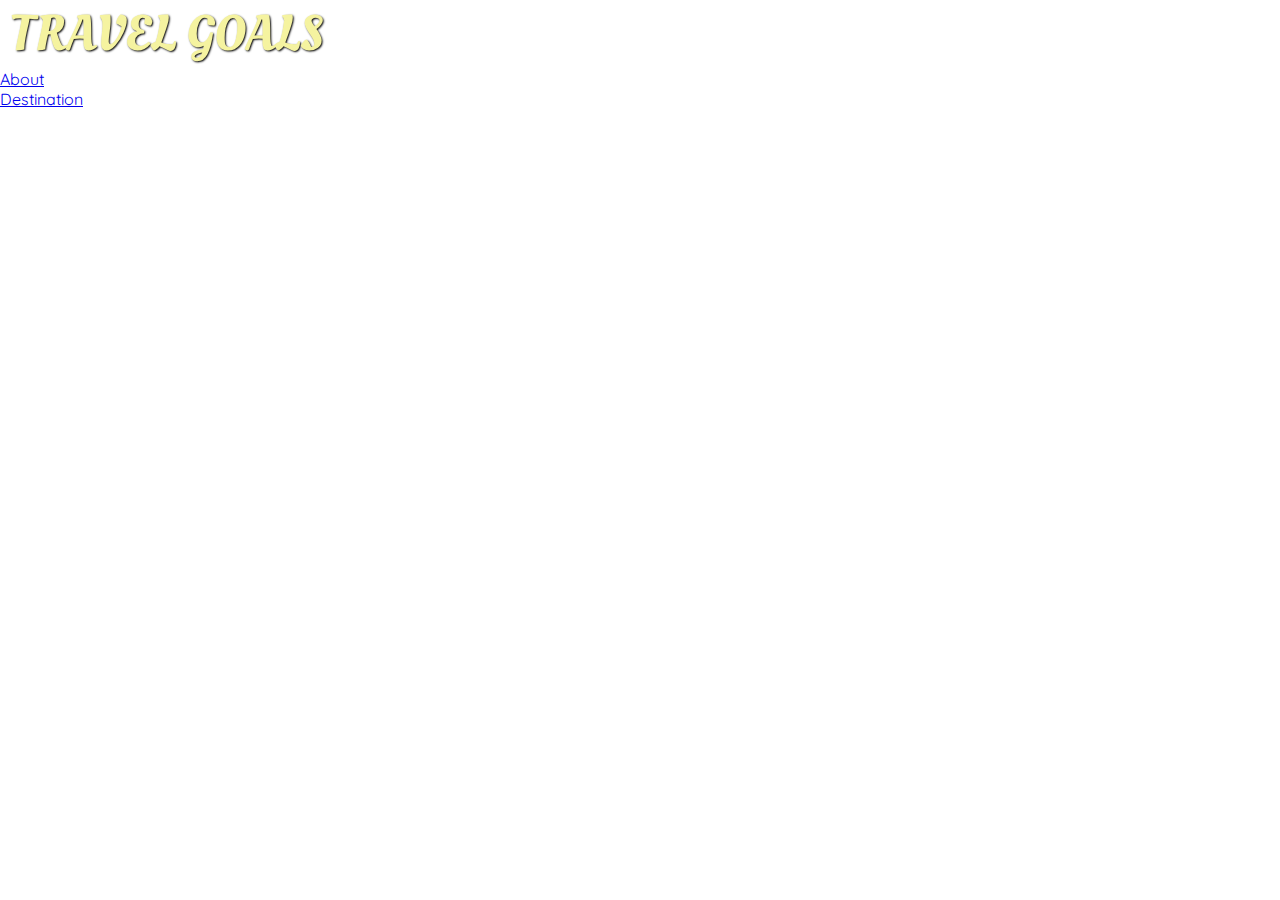
==== index.html @ 81741064 "initial commit" ====
<!DOCTYPE html>
<html lang="en">

<head>
  <meta charset="UTF-8">
  <meta http-equiv="X-UA-Compatible" content="IE=edge">
  <meta name="viewport" content="width=device-width, initial-scale=1.0">
  <link
    href="https://fonts.googleapis.com/css2?family=Raleway:wght@700&family=Oleo+Script:wght@700&family=Quicksand:wght@300;500;700&display=swap"
    rel="stylesheet" />
  <link rel="stylesheet" href="global.css">
  <link rel="stylesheet" href="styles.css">
  <title>Travel Goals</title>
</head>

<body>
  <header>
    <div class="page-logo">
      <a href="#">Travel Goals</a>
    </div>
    <nav>
      <ul>
        <li><a href="/about.html">About</a></li>
        <li><a href="/places.html">Destination</a></li>
      </ul>
    </nav>
  </header>
  <main>
    <section></section>
    <section></section>
  </main>
  <footer>
  </footer>
</body>

</html>
---- global.css ----
body {
  font-family: "Quicksand", sans-serif;
  margin: 0;
}

ul {
  list-style: none;
  margin: 0;
  padding: 0;
}

.page-logo a {
  padding: 10px;
  font-family: "Oleo Script", sans-serif;
  color: rgb(245, 243, 160);
  font-size: 50px;
  text-decoration: none;
  text-transform: uppercase;
  text-shadow: 1px 1px 2px rgb(0, 0, 0);
}
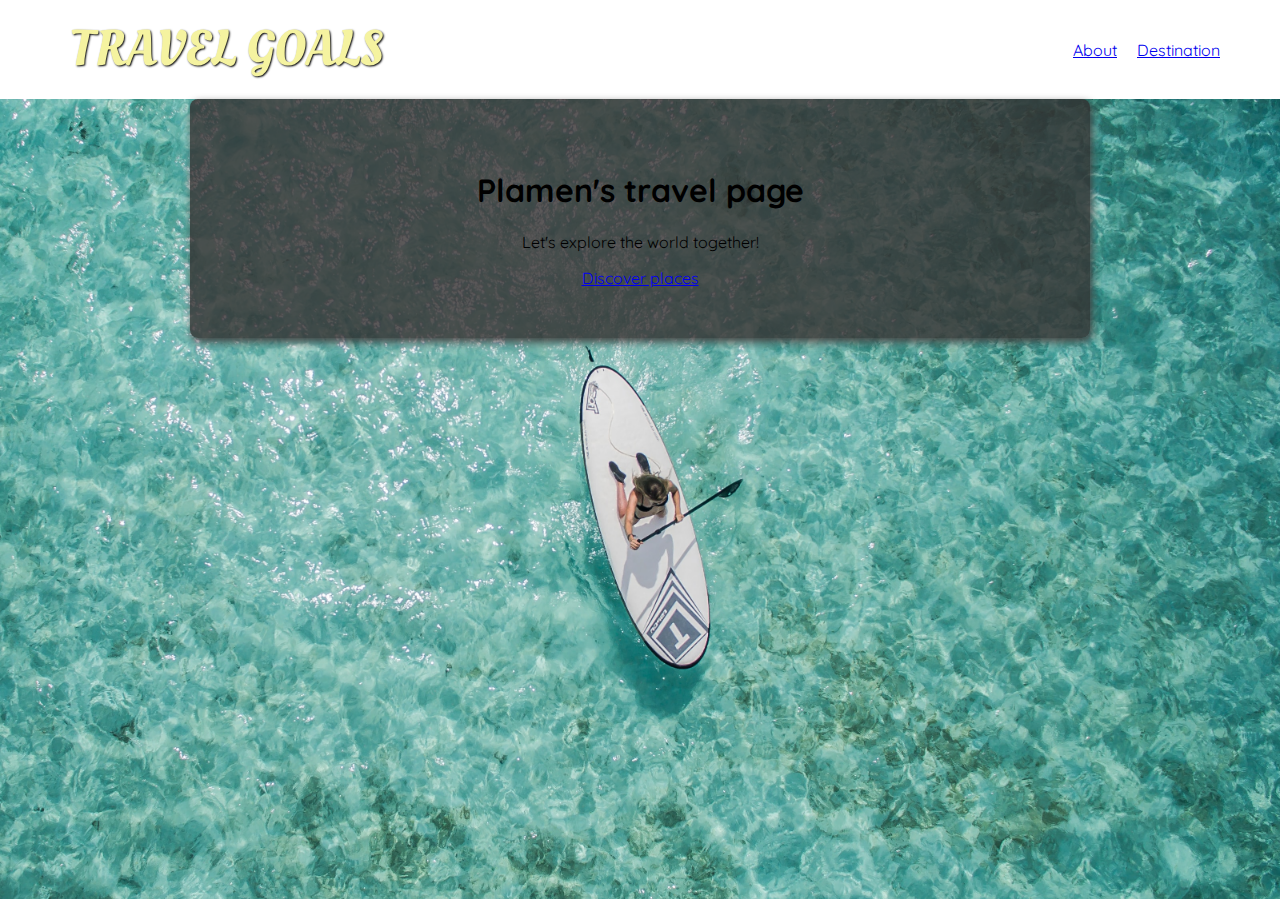
==== commit 7249c50d: "FEATURE: Add bg images and basic naviation styles" ====
--- a/index.html
+++ b/index.html
@@ -26,8 +26,16 @@
     </nav>
   </header>
   <main>
-    <section></section>
-    <section></section>
+    <section class="hero">
+      <div class="hero__content">
+        <h1>Plamen's travel page</h1>
+        <p>Let's explore the world together!</p>
+        <a href="/places.html">Discover places</a>
+      </div>
+    </section class="highlights">
+    <section>
+
+    </section>
   </main>
   <footer>
   </footer>
--- a/global.css
+++ b/global.css
@@ -9,6 +9,13 @@
   padding: 0;
 }
 
+header {
+  display: flex;
+  justify-content: space-between;
+  align-items: center;
+  padding: 15px 60px;
+}
+
 .page-logo a {
   padding: 10px;
   font-family: "Oleo Script", sans-serif;
@@ -18,3 +25,11 @@
   text-transform: uppercase;
   text-shadow: 1px 1px 2px rgb(0, 0, 0);
 }
+
+header ul {
+  display: flex;
+}
+
+header li {
+  margin-left: 20px;
+}
--- a/styles.css
+++ b/styles.css
@@ -0,0 +1,16 @@
+.hero {
+  height: 800px;
+  background-image: url("/images/places/ocean.jpg");
+  background-position: center;
+  background-size: cover;
+}
+
+.hero__content {
+  width: 900px;
+  background-color: rgba(51, 47, 47, 0.8);
+  box-shadow: 2px 4px 8px rgb(68, 67, 67);
+  border-radius: 8px;
+  text-align: center;
+  padding: 50px 0;
+  margin: 0 auto;
+}
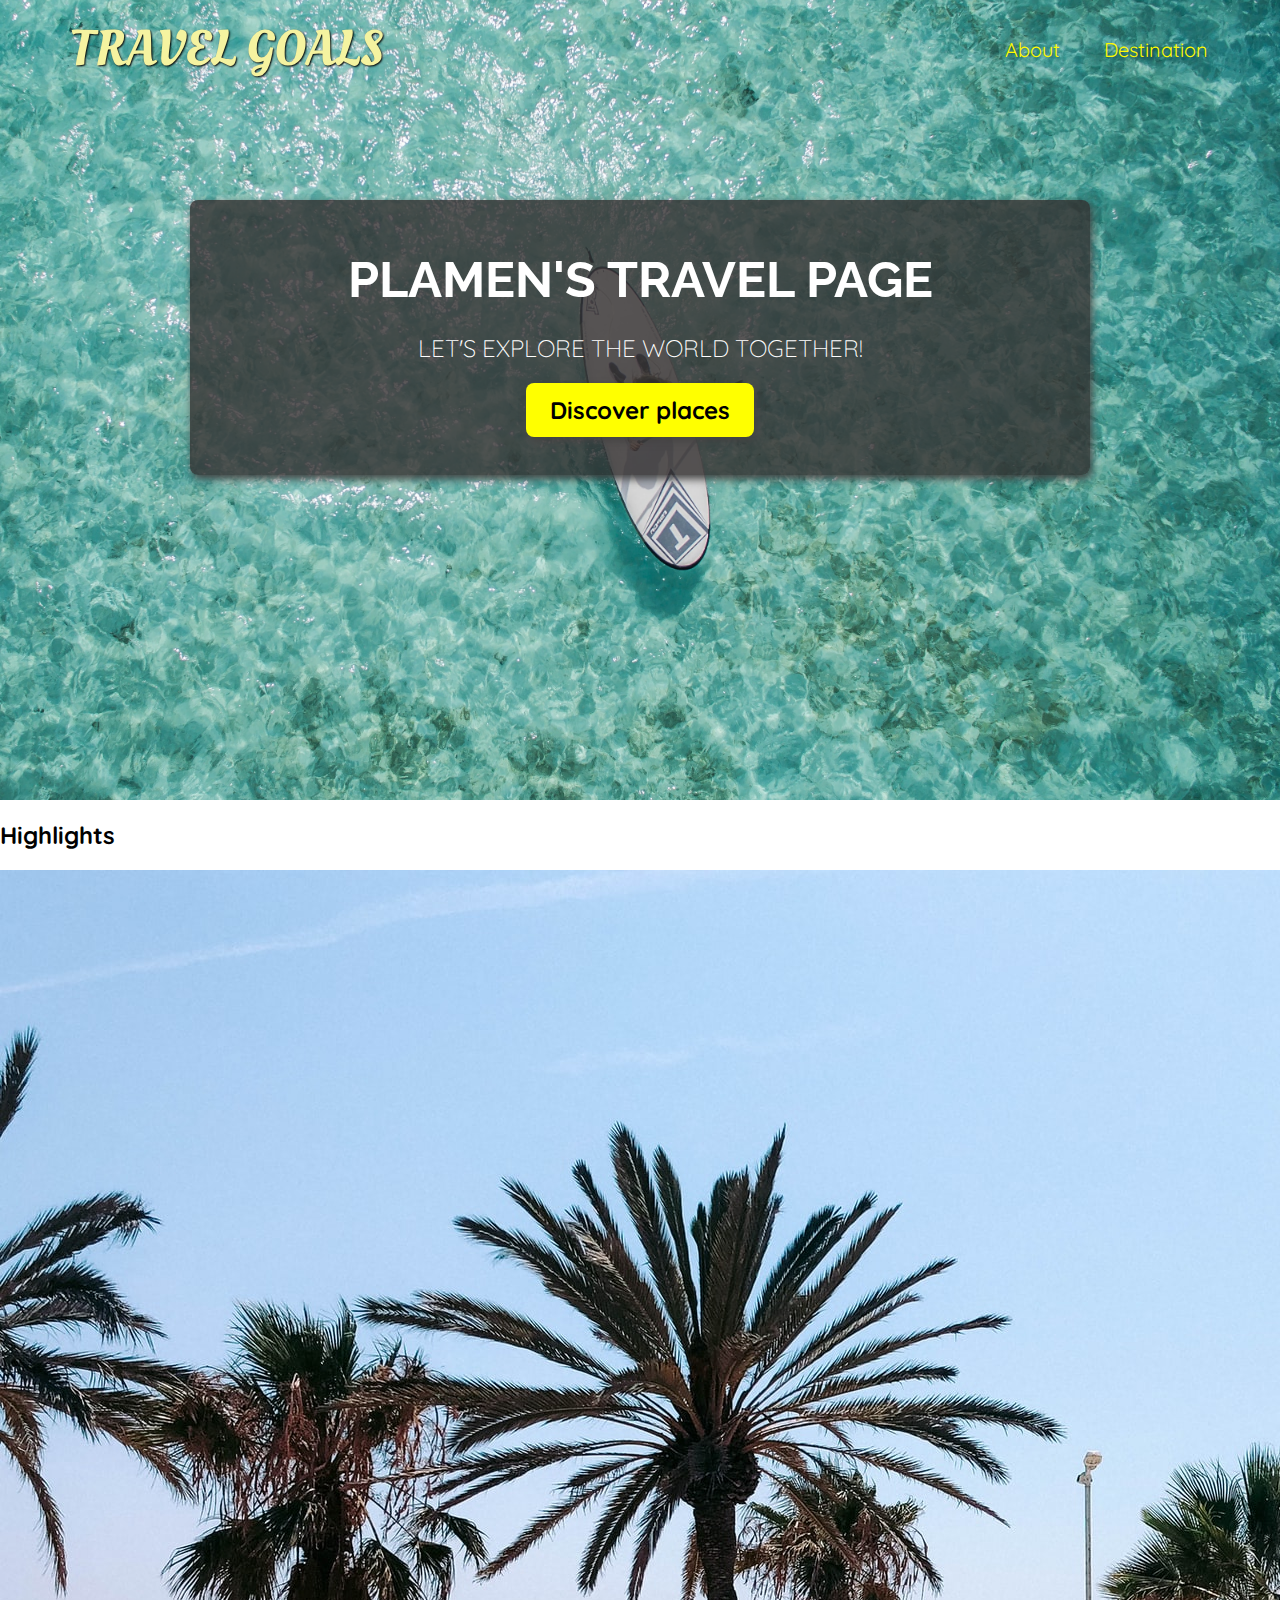
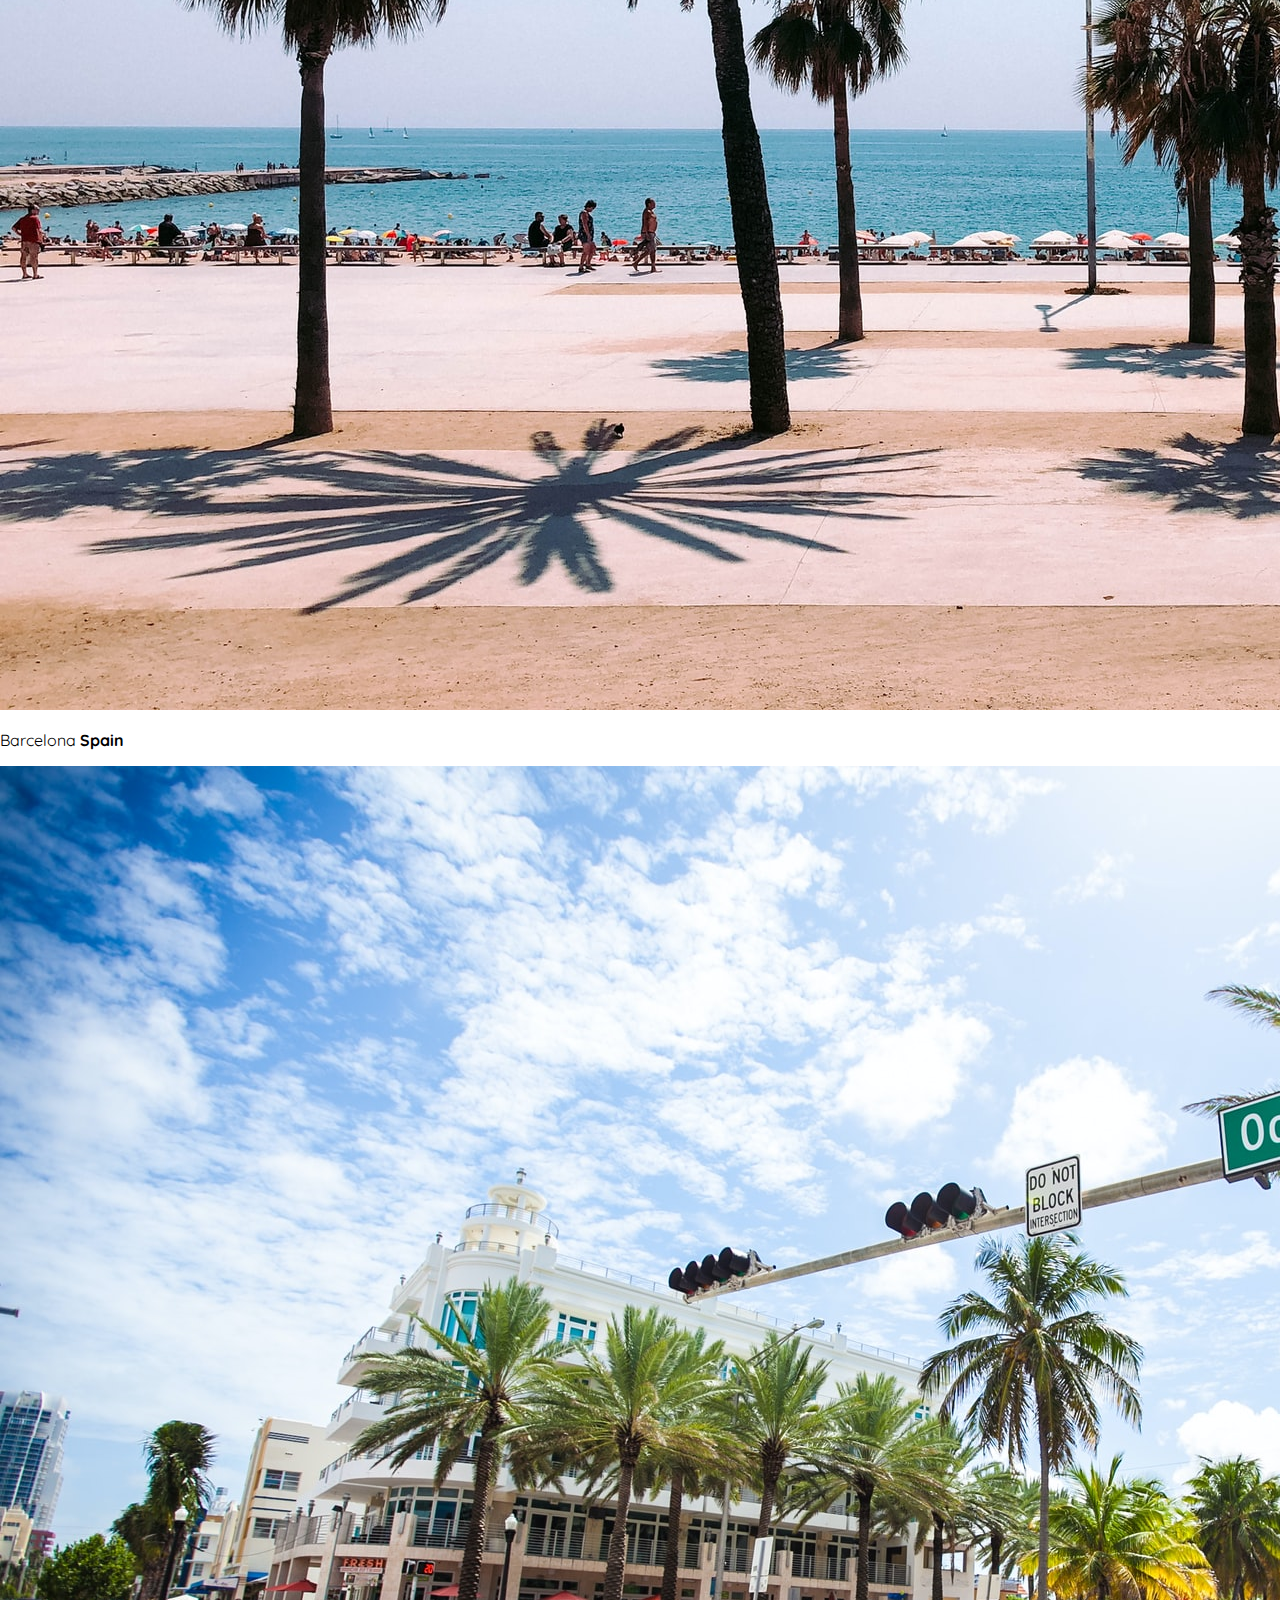
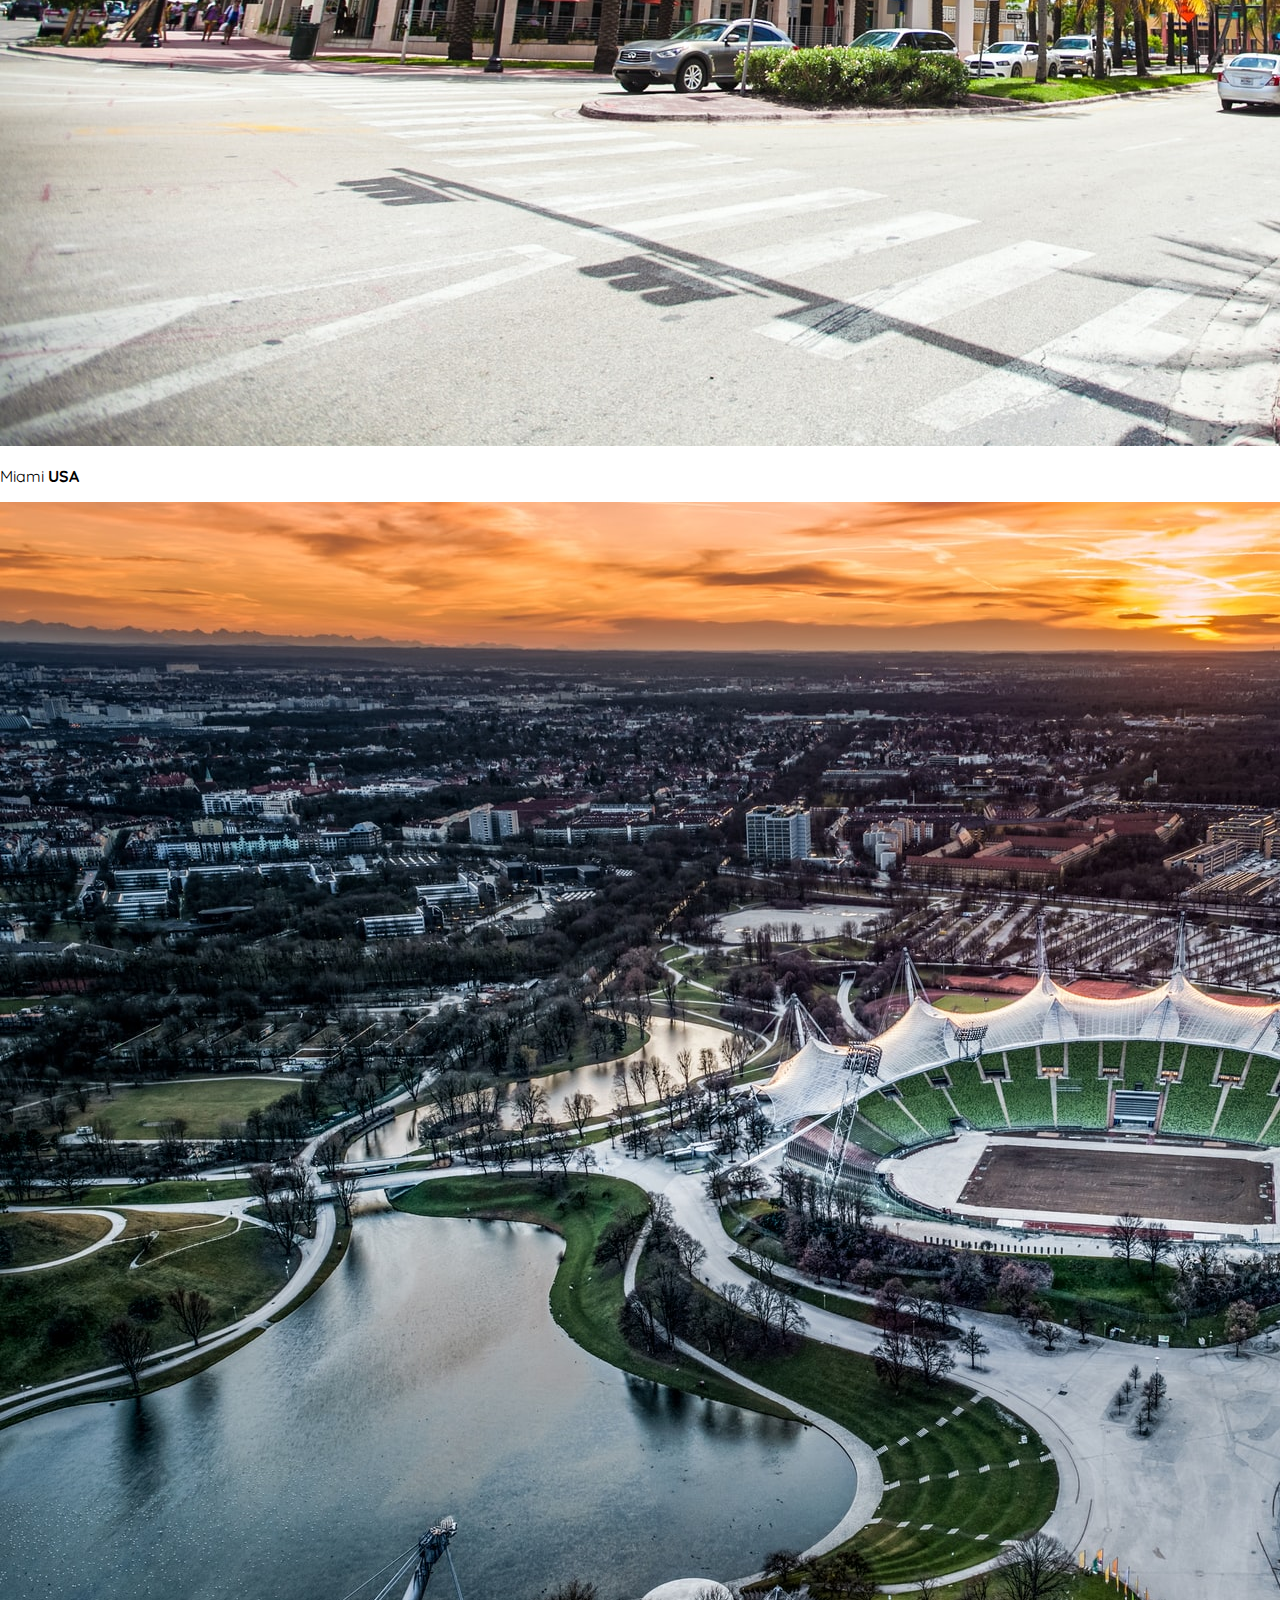
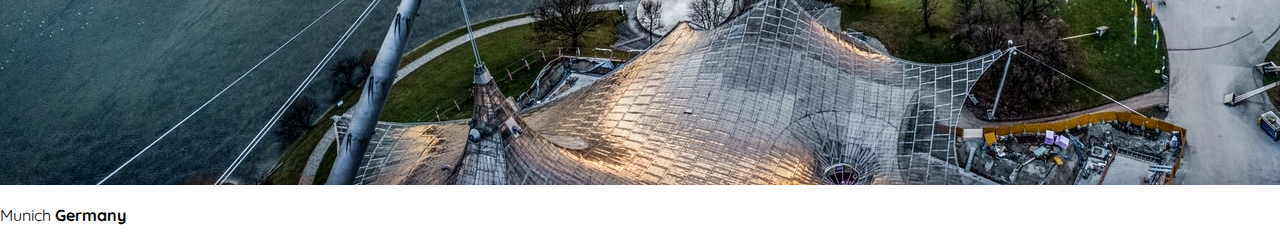
==== commit a4cdb5a0: "refactor: Add HTML strucutre for highlights section" ====
--- a/index.html
+++ b/index.html
@@ -34,7 +34,21 @@
       </div>
     </section class="highlights">
     <section>
-
+      <h2>Highlights</h2>
+      <ul class="destinations">
+        <li class="destination">
+          <img src="images/places/barcelona.jpg" alt="Palm beach in Barcelona">
+          <p>Barcelona <strong>Spain</strong></p>
+        </li>
+        <li class="destination">
+          <img src="images/places/miami.jpg" alt="Miami streets on sunny day">
+          <p>Miami <strong>USA</strong></p>
+        </li>
+        <li class="destination">
+          <img src="images/places/munich.jpg" alt="Munich stadium in winter">
+          <p>Munich <strong>Germany</strong></p>
+        </li>
+      </ul>
     </section>
   </main>
   <footer>
--- a/global.css
+++ b/global.css
@@ -10,10 +10,13 @@
 }
 
 header {
+  align-items: center;
+  box-sizing: border-box;
   display: flex;
+  position: absolute;
   justify-content: space-between;
-  align-items: center;
   padding: 15px 60px;
+  width: 100%;
 }
 
 .page-logo a {
@@ -33,3 +36,17 @@
 header li {
   margin-left: 20px;
 }
+
+nav a {
+  color: rgb(255, 251, 0);
+  text-decoration: none;
+  font-size: 20px;
+  padding: 12px;
+  text-shadow: 1px 1px 2px rgba(0, 0, 0, 0.2);
+  border-radius: 6px;
+}
+
+nav a:hover {
+  color: rgb(77, 77, 77);
+  background-color: rgb(255, 251, 0);
+}
--- a/styles.css
+++ b/styles.css
@@ -13,4 +13,37 @@
   text-align: center;
   padding: 50px 0;
   margin: 0 auto;
+  position: relative;
+  top: 200px;
 }
+
+.hero__content h1 {
+  color: white;
+  text-transform: uppercase;
+  font-size: 50px;
+  font-family: "Raleway", sans-serif;
+  margin: 0;
+}
+
+.hero__content p {
+  color: white;
+  text-transform: uppercase;
+  font-size: 24px;
+  font-weight: 300;
+  margin-bottom: 32px;
+}
+
+.hero__content a {
+  text-decoration: none;
+  background-color: rgb(255, 255, 0);
+  padding: 12px 24px;
+  color: black;
+  font-size: 24px;
+  font-weight: 700;
+  border-radius: 8px;
+  box-shadow: 2px 4px 8px rgb(68, 67, 67);
+}
+
+.hero__content a:hover {
+  background-color: rgb(255, 238, 0);
+}
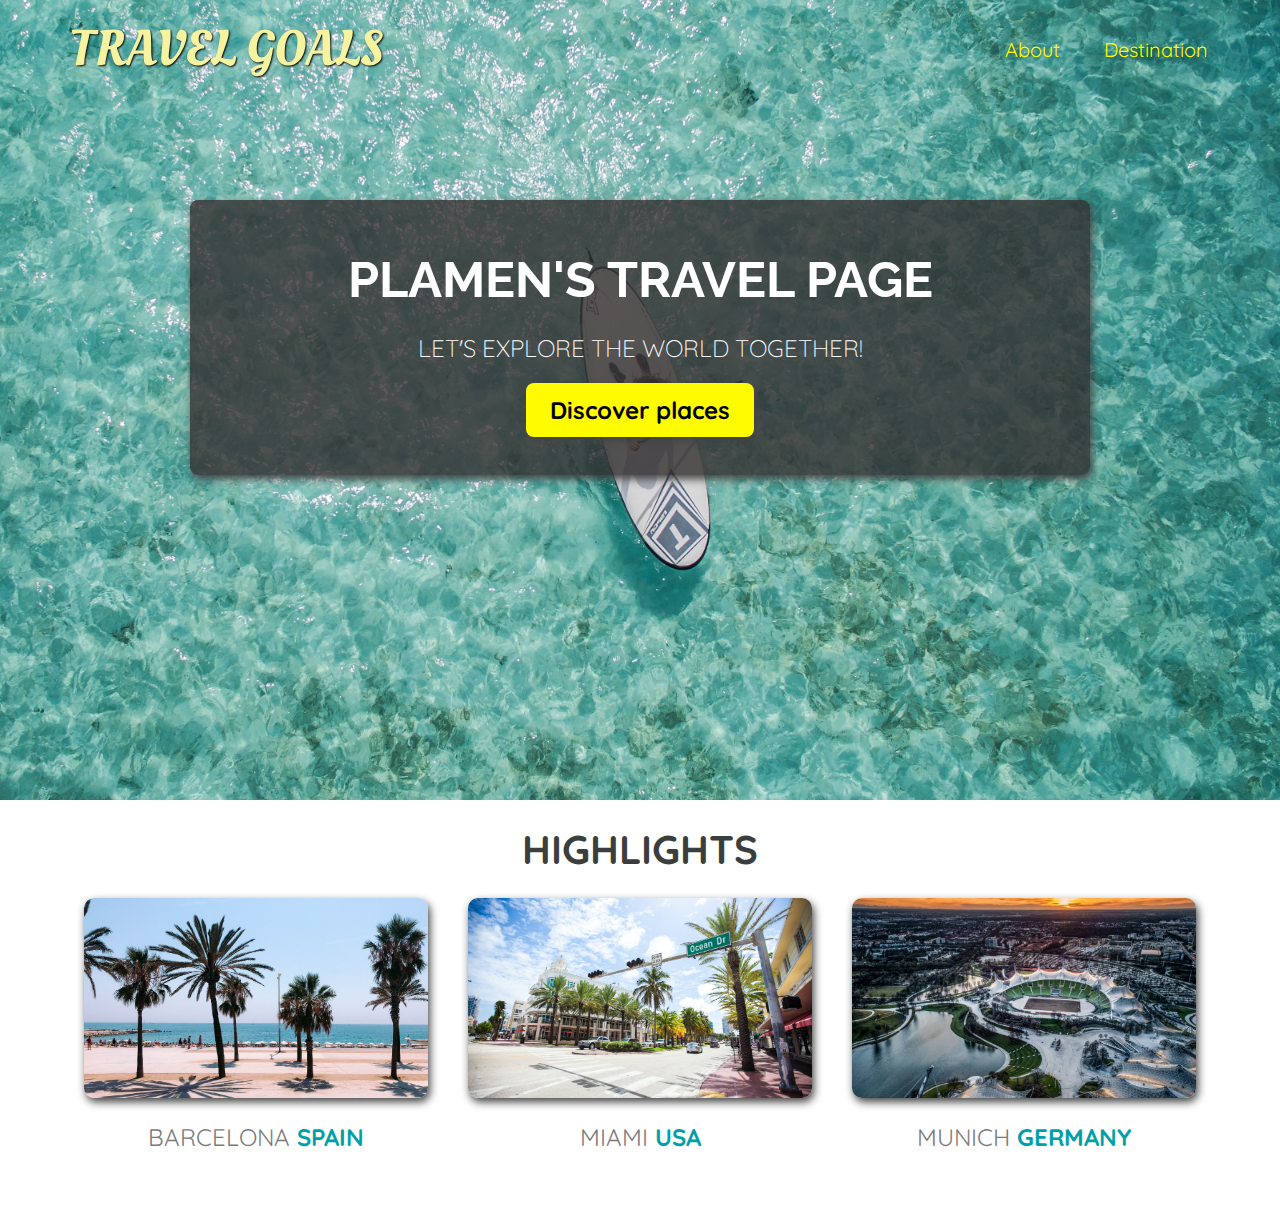
==== commit 6ad937b7: "chore: adjust image sizes" ====
--- a/index.html
+++ b/index.html
@@ -32,8 +32,8 @@
         <p>Let's explore the world together!</p>
         <a href="/places.html">Discover places</a>
       </div>
-    </section class="highlights">
-    <section>
+    </section>
+    <section class="highlights">
       <h2>Highlights</h2>
       <ul class="destinations">
         <li class="destination">
--- a/global.css
+++ b/global.css
@@ -10,13 +10,15 @@
 }
 
 header {
+  display: flex;
+  justify-content: space-between;
   align-items: center;
+  padding: 15px 60px;
+  position: absolute;
+  width: 100%;
+  top: 0;
+  left: 0;
   box-sizing: border-box;
-  display: flex;
-  position: absolute;
-  justify-content: space-between;
-  padding: 15px 60px;
-  width: 100%;
 }
 
 .page-logo a {
--- a/styles.css
+++ b/styles.css
@@ -1,6 +1,6 @@
 .hero {
   height: 800px;
-  background-image: url("/images/places/ocean.jpg");
+  background-image: url("images/places/ocean.jpg");
   background-position: center;
   background-size: cover;
 }
@@ -35,11 +35,11 @@
 
 .hero__content a {
   text-decoration: none;
-  background-color: rgb(255, 255, 0);
+  background-color: rgb(255, 251, 0);
   padding: 12px 24px;
   color: black;
   font-size: 24px;
-  font-weight: 700;
+  font-weight: bold;
   border-radius: 8px;
   box-shadow: 2px 4px 8px rgb(68, 67, 67);
 }
@@ -47,3 +47,44 @@
 .hero__content a:hover {
   background-color: rgb(255, 238, 0);
 }
+
+.highlights h2 {
+  text-transform: uppercase;
+  text-align: center;
+  font-size: 40px;
+  color: rgb(59, 62, 62);
+  margin: 24px 0;
+}
+
+.destinations {
+  display: flex;
+  justify-content: center;
+  width: 90%;
+  margin: auto;
+  margin-bottom: 40px;
+}
+
+.destination {
+  width: 33.33%;
+  margin: 0 20px;
+  text-transform: uppercase;
+}
+
+.destination p {
+  text-align: center;
+  font-size: 24px;
+  color: rgb(123, 123, 123);
+  margin: 20px 0;
+}
+
+.destination img {
+  height: 200px;
+  width: 100%;
+  box-shadow: 2px 4px 8px rgb(68, 67, 67);
+  border-radius: 10px;
+  object-fit: cover;
+}
+
+.destination strong {
+  color: rgb(0, 160, 170);
+}
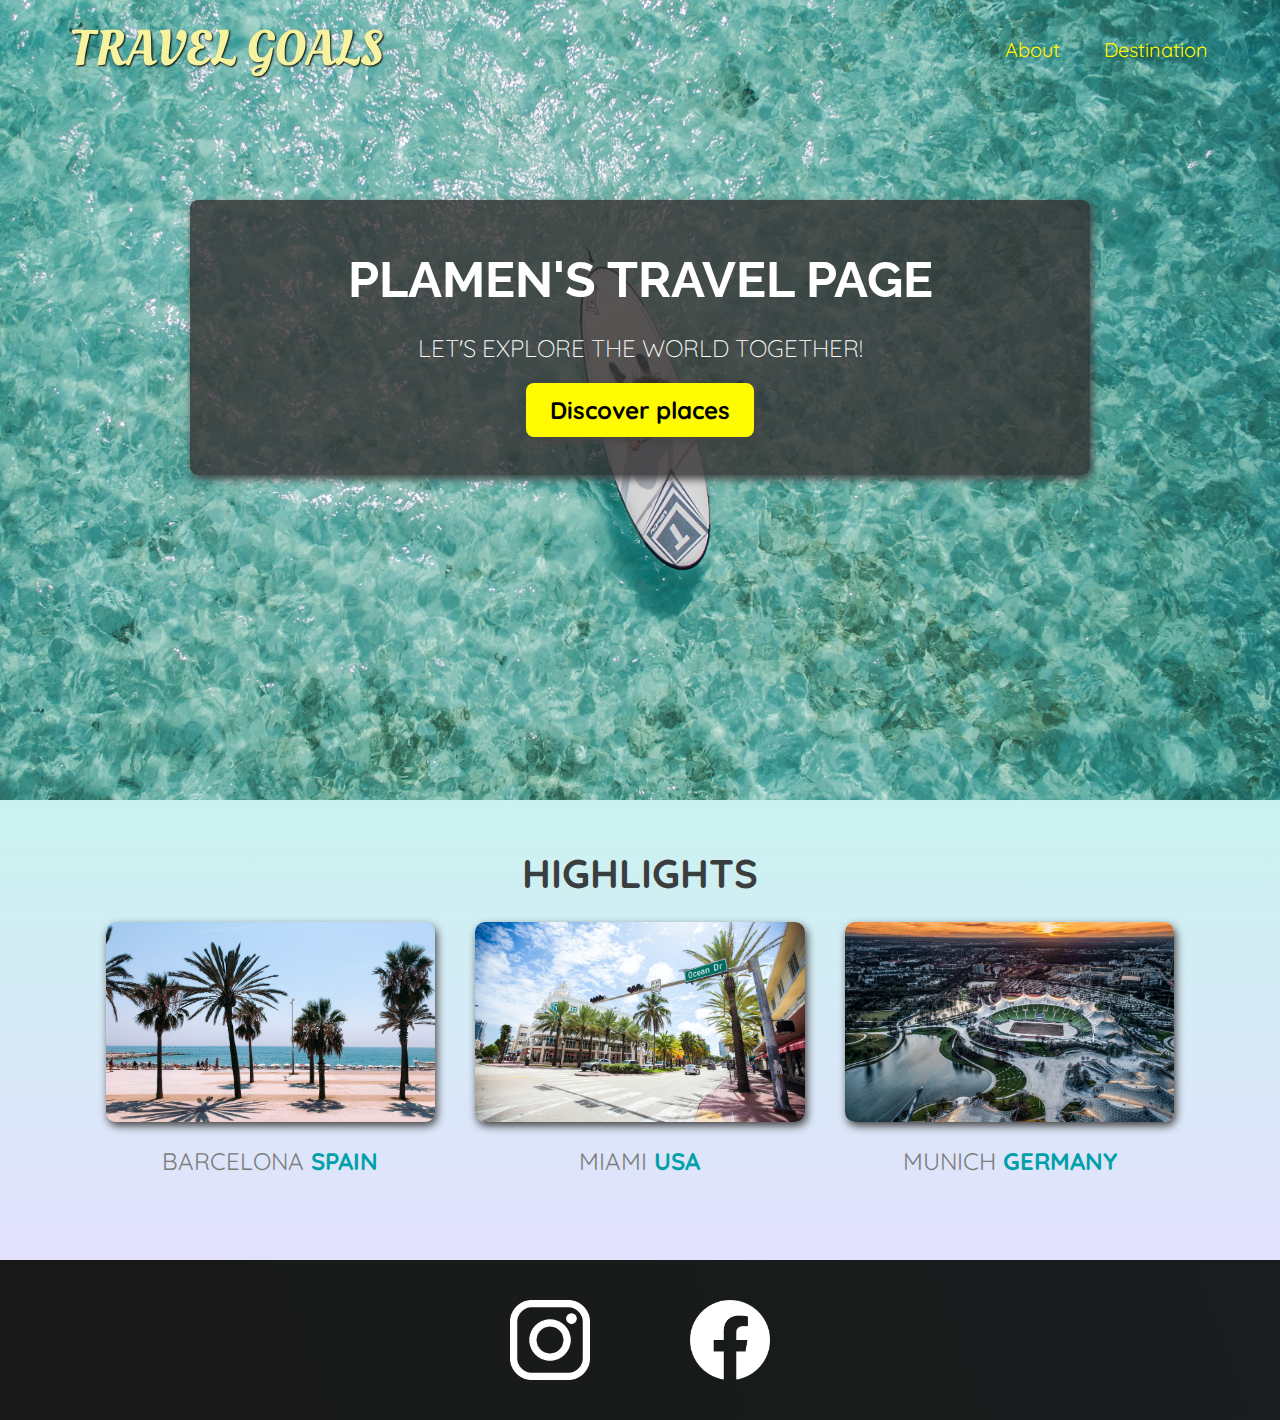
==== commit f7e50c4c: "feat: Add footer" ====
--- a/index.html
+++ b/index.html
@@ -52,6 +52,14 @@
     </section>
   </main>
   <footer>
+    <ul>
+      <li>
+        <a href="#"><img src="./images/insta.png" alt="Instagram logo"></a>
+      </li>
+      <li>
+        <a href="#"><img src="./images/facebook.png" alt="Facebook logo"></a>
+      </li>
+    </ul>
   </footer>
 </body>
 
--- a/global.css
+++ b/global.css
@@ -52,3 +52,26 @@
   color: rgb(77, 77, 77);
   background-color: rgb(255, 251, 0);
 }
+
+footer {
+  background: linear-gradient(70deg, rgb(24, 24, 24), rgb(25, 29, 29));
+  /* 2nd In cases like this the tutor prefers when we want to have impact on to the hight of the our container he prefer to work with padding instead of margin  */
+  padding: 40px;
+}
+
+footer ul {
+  display: flex;
+  justify-content: center;
+}
+
+footer li {
+  width: 80px;
+  height: 80px;
+  /* 1st the tutor prefer the margin when it comes to distance between elements to left and to right */
+  margin: 0 50px;
+}
+
+footer img {
+  width: 100%;
+  height: 100%;
+}
--- a/styles.css
+++ b/styles.css
@@ -48,6 +48,11 @@
   background-color: rgb(255, 238, 0);
 }
 
+.highlights {
+  padding: 24px;
+  background: linear-gradient(0deg, rgb(227, 225, 253), rgb(202, 243, 240));
+}
+
 .highlights h2 {
   text-transform: uppercase;
   text-align: center;
